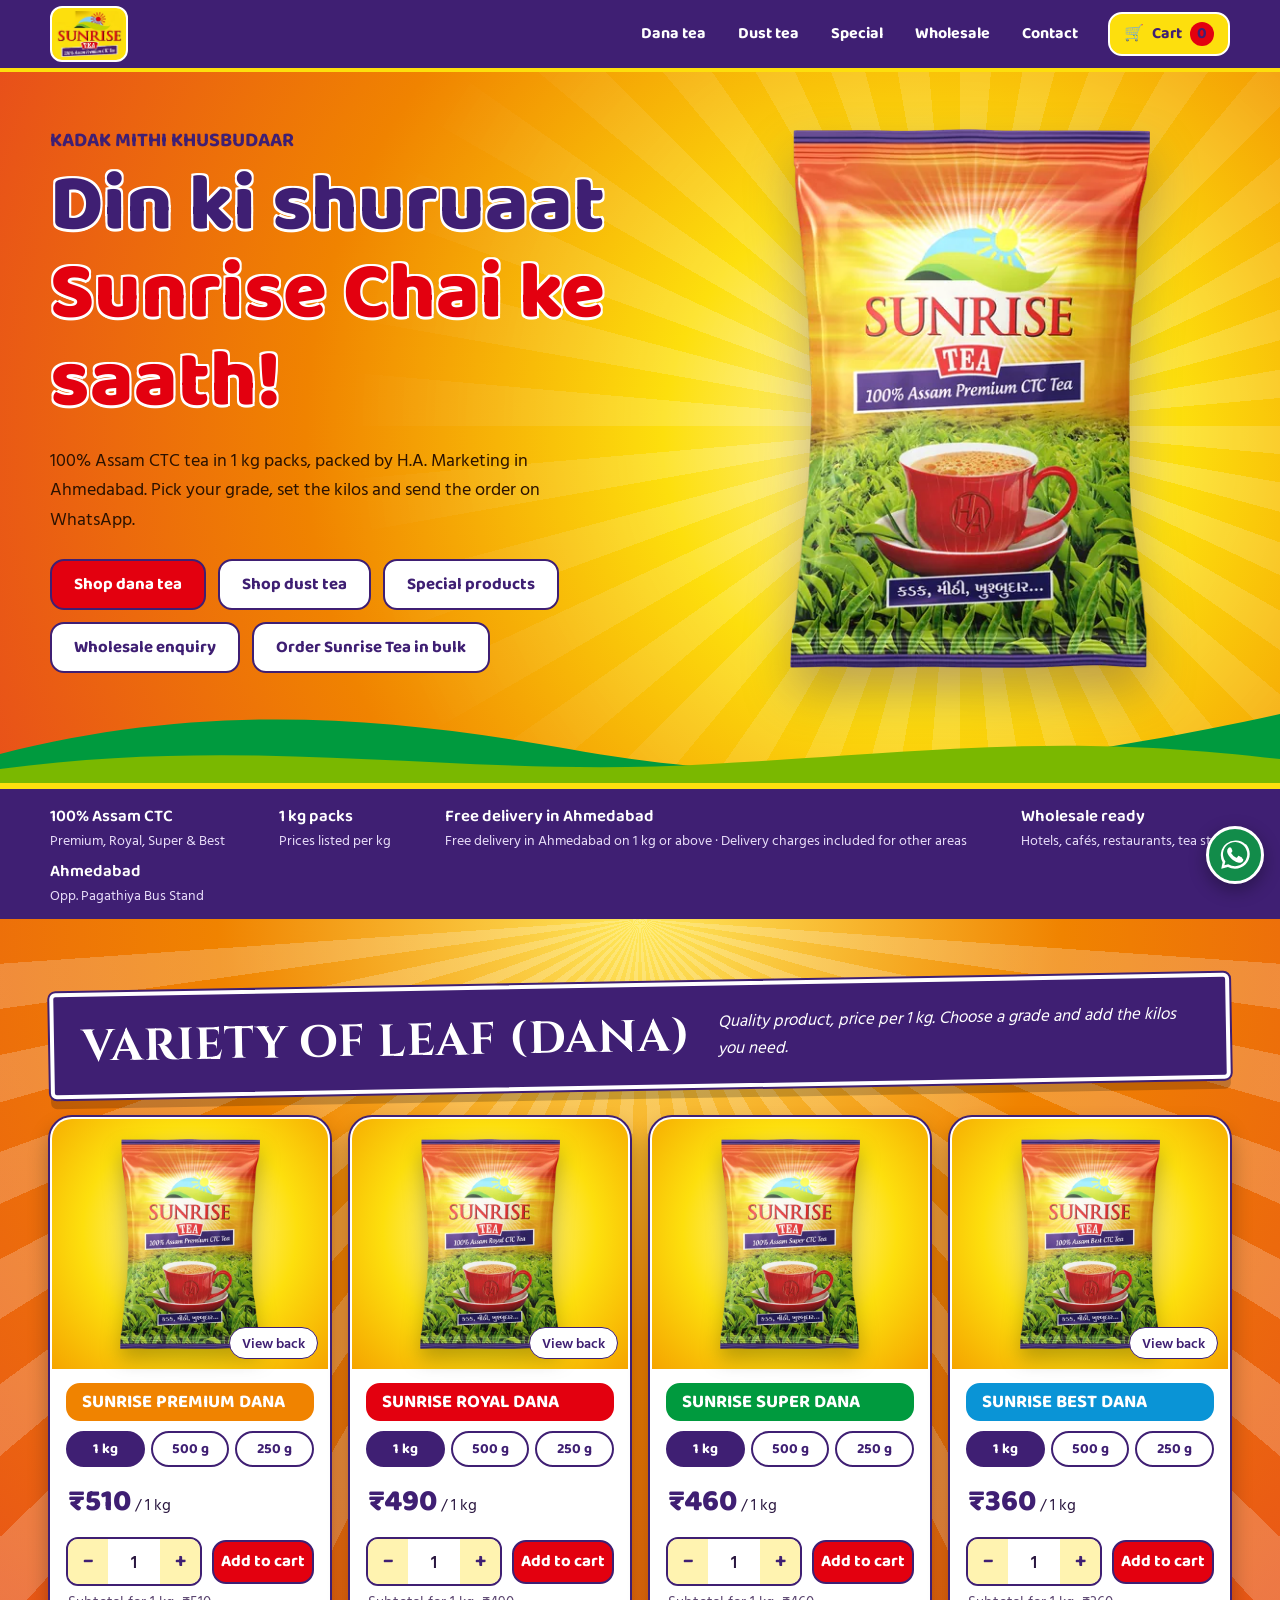
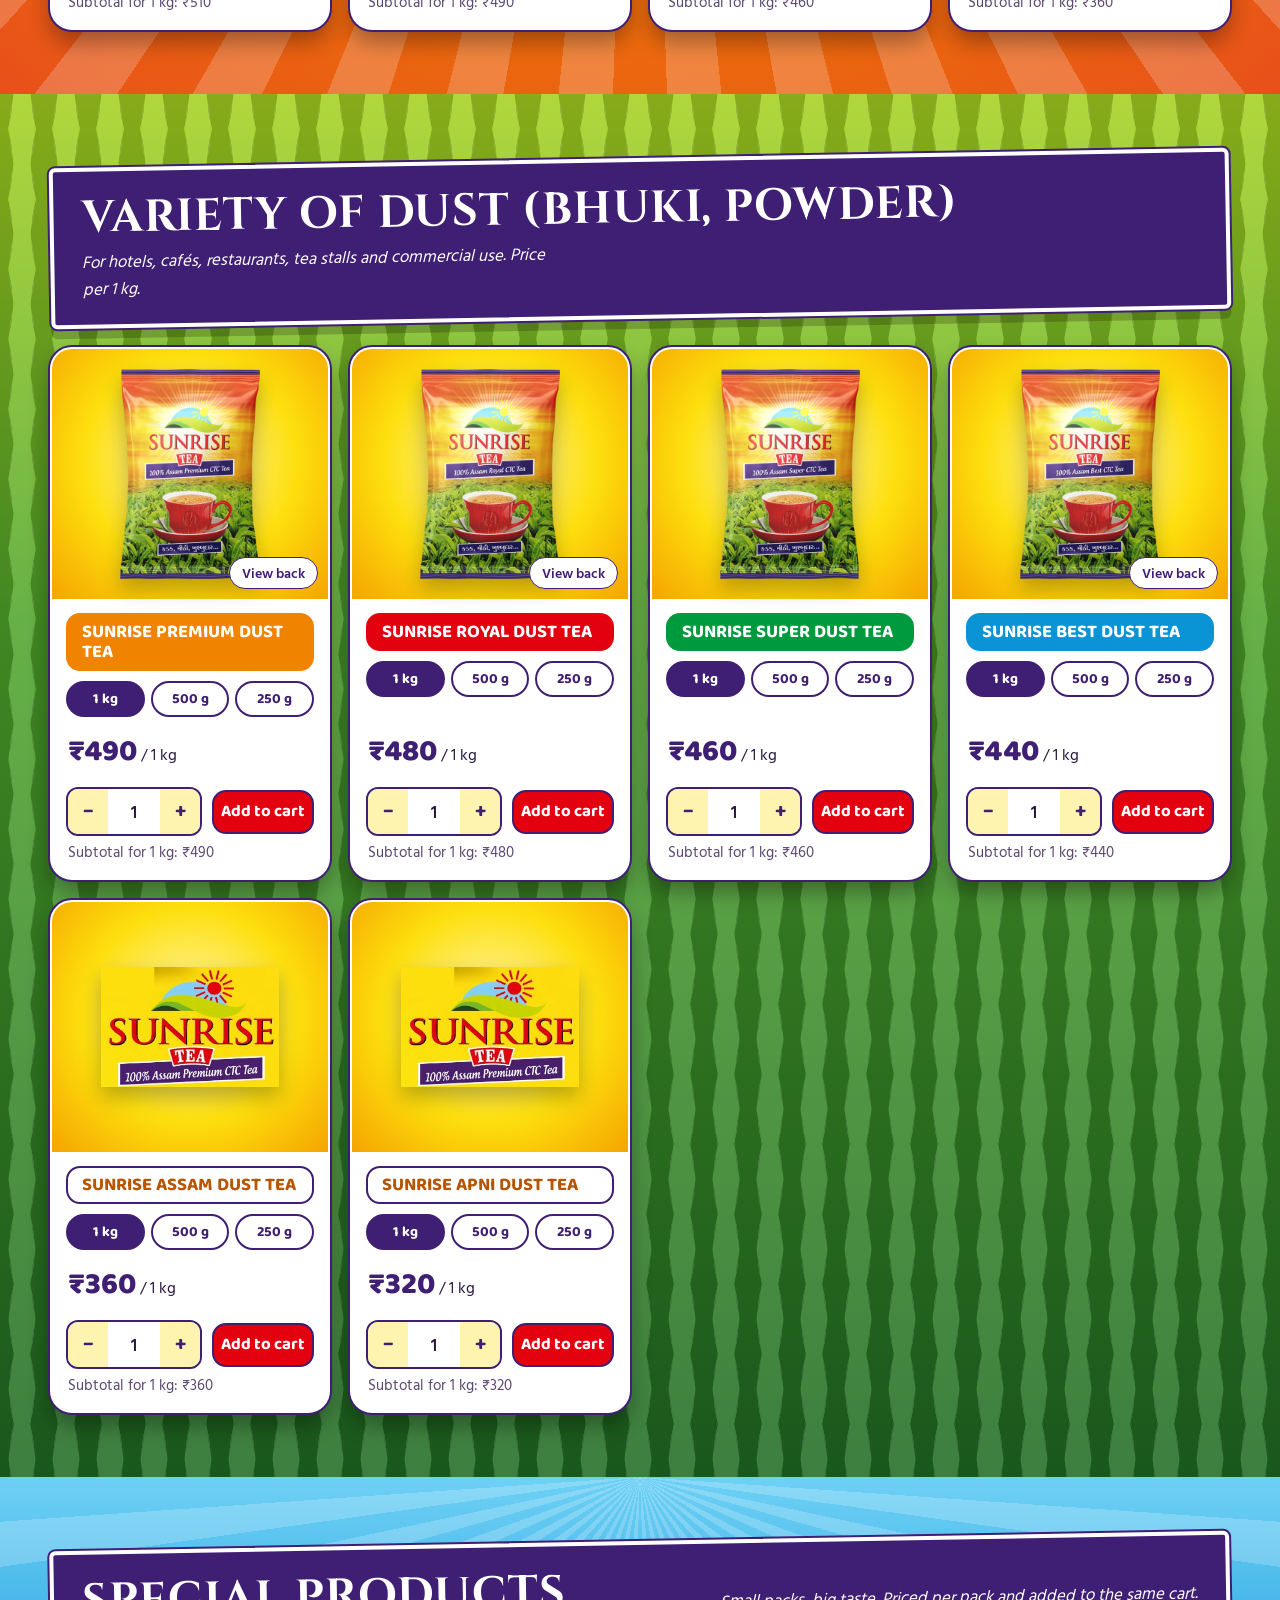
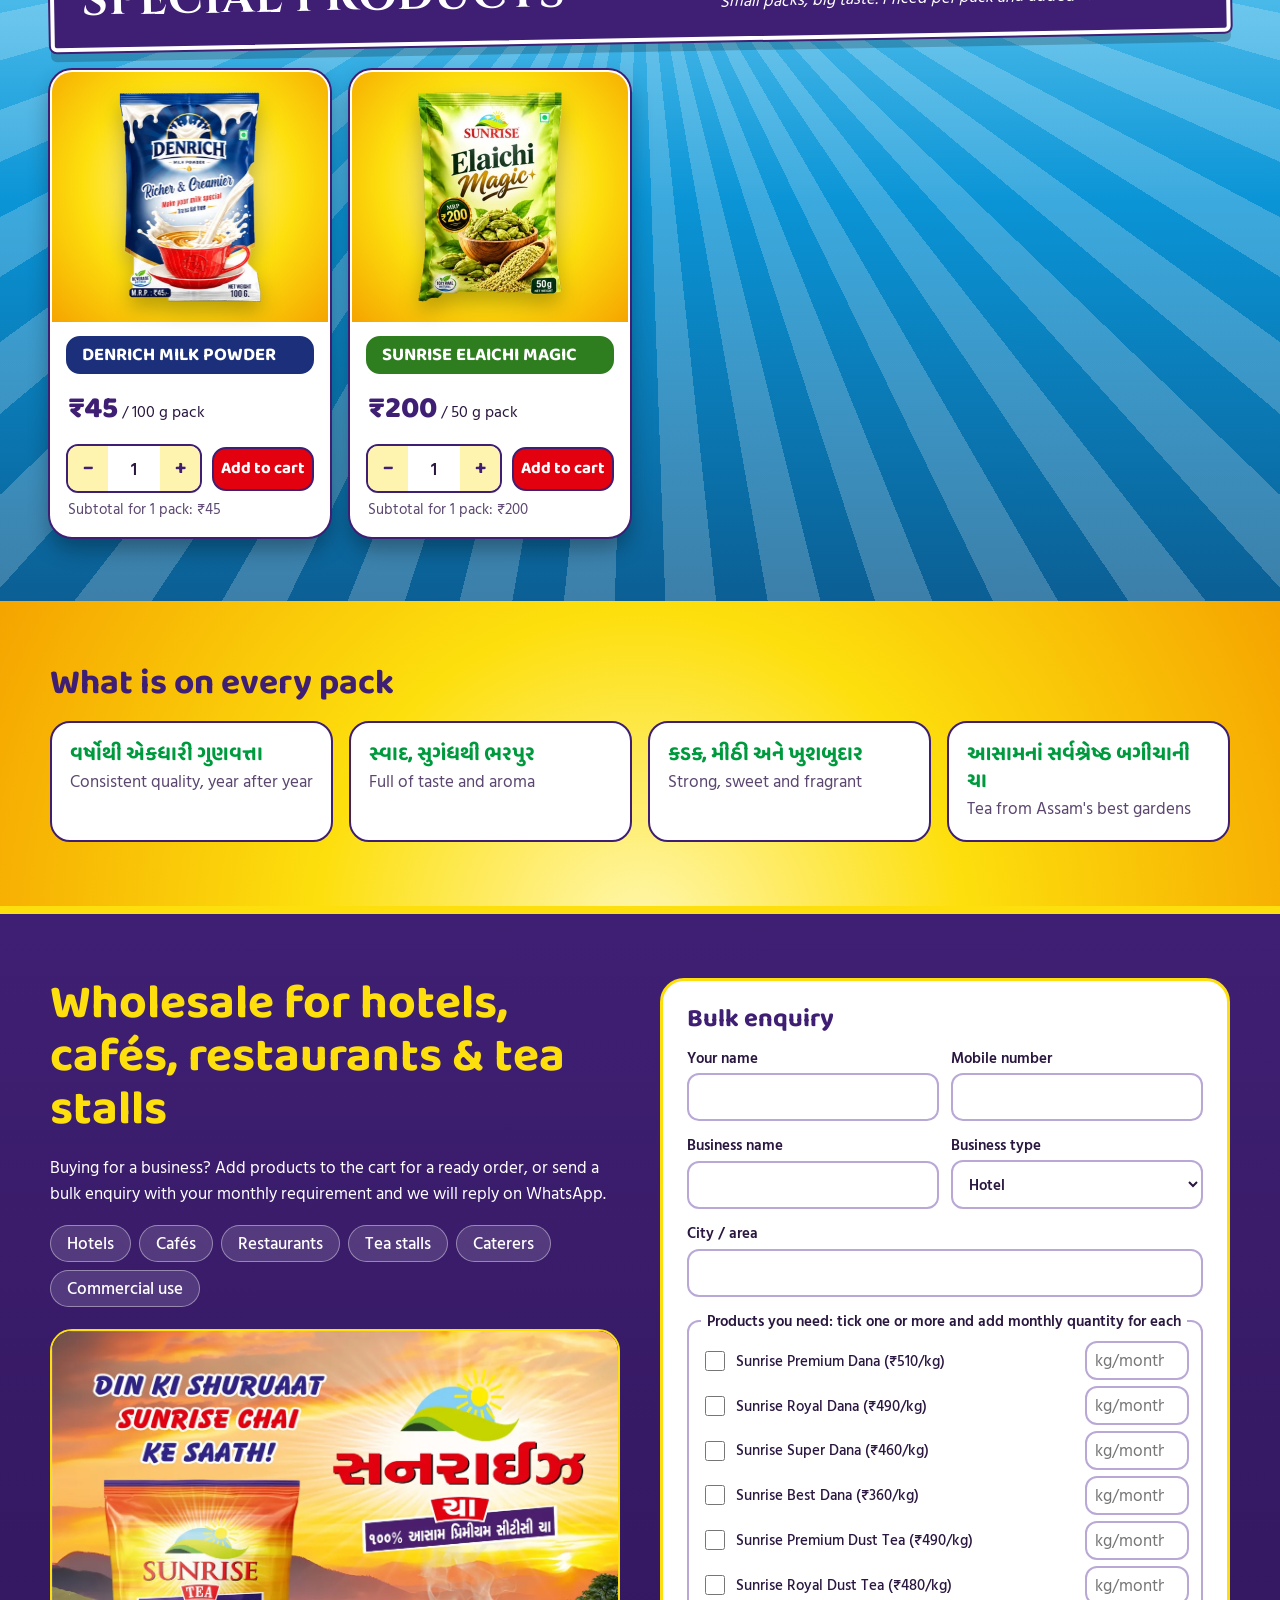
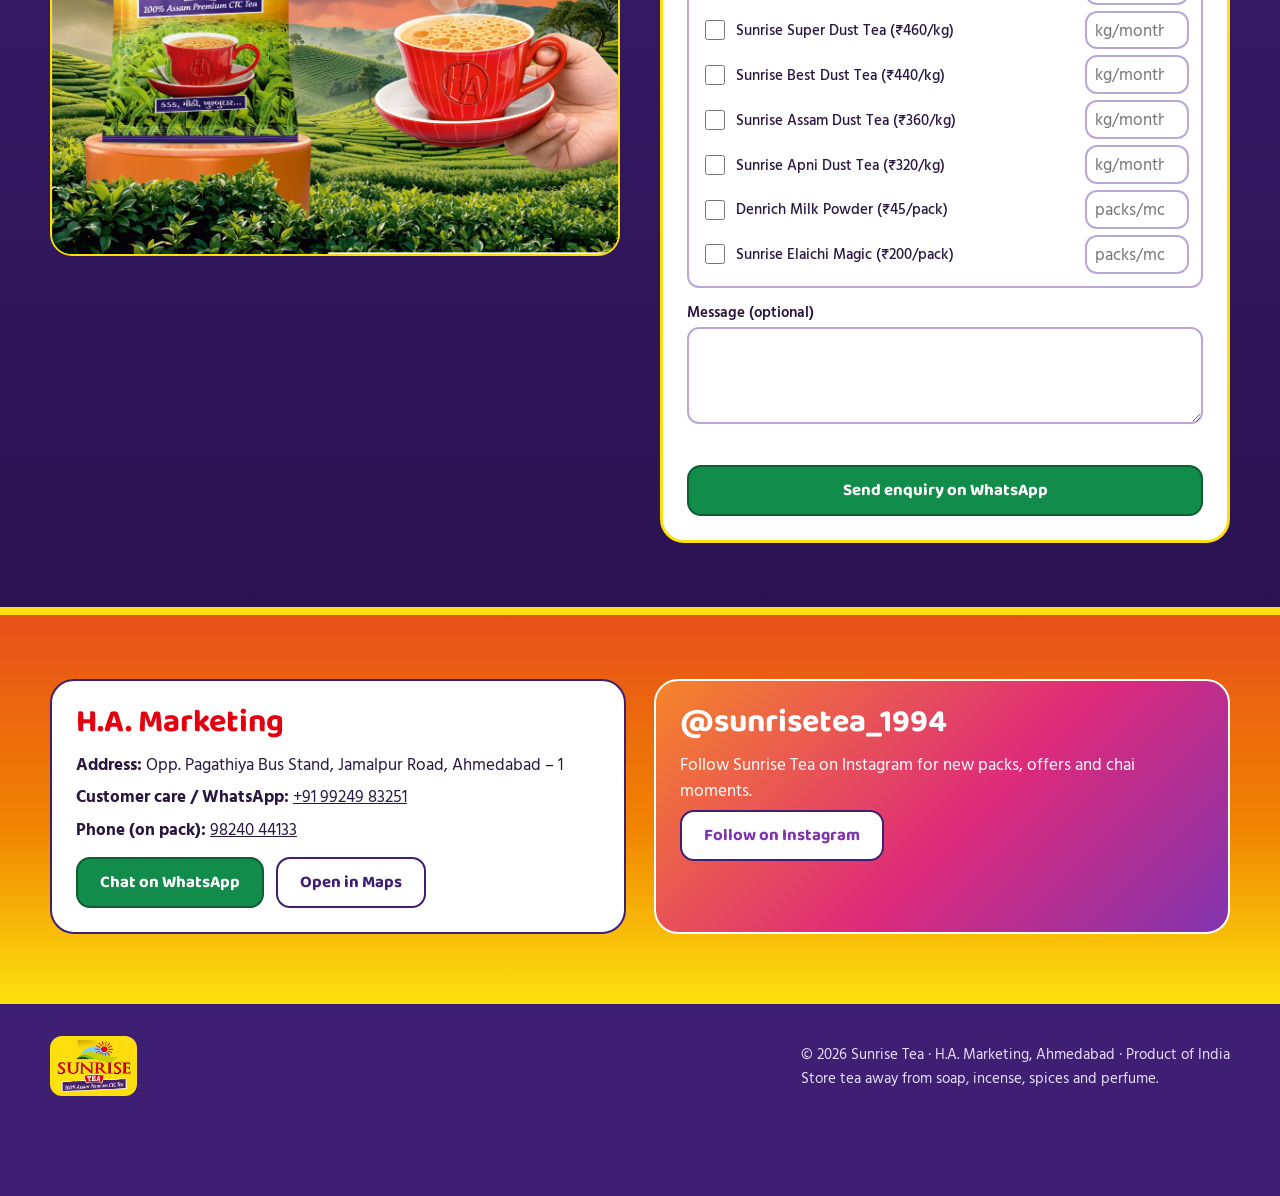
==== index.html @ fac325e1 "new-new" ====
<!DOCTYPE html>
<html lang="en">
<head>
<meta charset="utf-8">
<meta name="viewport" content="width=device-width, initial-scale=1, viewport-fit=cover">
<title>Sunrise Tea – 100% Assam CTC Dana &amp; Dust Tea | H.A. Marketing, Ahmedabad</title>
<meta name="description" content="Sunrise Tea by H.A. Marketing, Ahmedabad: 100% Assam CTC dana and dust tea in 1 kg packs. Order online, ask for wholesale rates for hotels, cafés, restaurants and tea stalls, and send your order on WhatsApp.">
<meta name="theme-color" content="#FDDF0D">
<meta property="og:type" content="website"><meta property="og:title" content="Sunrise Tea – Kadak, Meethi, Khushbudar Assam CTC Tea">
<meta property="og:description" content="Dana and dust tea in 1 kg packs. Wholesale for hotels, cafés, restaurants and tea stalls. Order on WhatsApp.">
<meta name="twitter:card" content="summary">
<link rel="preconnect" href="https://fonts.googleapis.com"><link rel="preconnect" href="https://fonts.gstatic.com" crossorigin>
<link href="https://fonts.googleapis.com/css2?family=Cinzel:wght@700;800&family=Baloo+Bhai+2:wght@500;700;800&family=Hind+Vadodara:wght@400;500;600&display=swap" rel="stylesheet">
<script type="application/ld+json">{"@context": "https://schema.org", "@graph": [{"@type": "LocalBusiness", "name": "Sunrise Tea \u2013 H.A. Marketing", "telephone": "+91 99249 83251", "sameAs": ["https://www.instagram.com/sunrisetea_1994/"], "address": {"@type": "PostalAddress", "streetAddress": "Opp. Pagathiya Bus Stand, Jamalpur Road", "addressLocality": "Ahmedabad", "addressCountry": "IN"}}, {"@type": "ItemList", "itemListElement": [{"@type": "ListItem", "position": 1, "item": {"@type": "Product", "name": "Sunrise Premium Dana", "brand": {"@type": "Brand", "name": "Sunrise Tea"}, "description": "100% Assam CTC tea, 1 kg pack", "offers": {"@type": "Offer", "price": 510, "priceCurrency": "INR", "availability": "https://schema.org/InStock"}}}, {"@type": "ListItem", "position": 2, "item": {"@type": "Product", "name": "Sunrise Royal Dana", "brand": {"@type": "Brand", "name": "Sunrise Tea"}, "description": "100% Assam CTC tea, 1 kg pack", "offers": {"@type": "Offer", "price": 490, "priceCurrency": "INR", "availability": "https://schema.org/InStock"}}}, {"@type": "ListItem", "position": 3, "item": {"@type": "Product", "name": "Sunrise Super Dana", "brand": {"@type": "Brand", "name": "Sunrise Tea"}, "description": "100% Assam CTC tea, 1 kg pack", "offers": {"@type": "Offer", "price": 460, "priceCurrency": "INR", "availability": "https://schema.org/InStock"}}}, {"@type": "ListItem", "position": 4, "item": {"@type": "Product", "name": "Sunrise Best Dana", "brand": {"@type": "Brand", "name": "Sunrise Tea"}, "description": "100% Assam CTC tea, 1 kg pack", "offers": {"@type": "Offer", "price": 360, "priceCurrency": "INR", "availability": "https://schema.org/InStock"}}}, {"@type": "ListItem", "position": 5, "item": {"@type": "Product", "name": "Sunrise Premium Dust Tea", "brand": {"@type": "Brand", "name": "Sunrise Tea"}, "description": "100% Assam CTC tea, 1 kg pack", "offers": {"@type": "Offer", "price": 490, "priceCurrency": "INR", "availability": "https://schema.org/InStock"}}}, {"@type": "ListItem", "position": 6, "item": {"@type": "Product", "name": "Sunrise Royal Dust Tea", "brand": {"@type": "Brand", "name": "Sunrise Tea"}, "description": "100% Assam CTC tea, 1 kg pack", "offers": {"@type": "Offer", "price": 480, "priceCurrency": "INR", "availability": "https://schema.org/InStock"}}}, {"@type": "ListItem", "position": 7, "item": {"@type": "Product", "name": "Sunrise Super Dust Tea", "brand": {"@type": "Brand", "name": "Sunrise Tea"}, "description": "100% Assam CTC tea, 1 kg pack", "offers": {"@type": "Offer", "price": 460, "priceCurrency": "INR", "availability": "https://schema.org/InStock"}}}, {"@type": "ListItem", "position": 8, "item": {"@type": "Product", "name": "Sunrise Best Dust Tea", "brand": {"@type": "Brand", "name": "Sunrise Tea"}, "description": "100% Assam CTC tea, 1 kg pack", "offers": {"@type": "Offer", "price": 440, "priceCurrency": "INR", "availability": "https://schema.org/InStock"}}}, {"@type": "ListItem", "position": 9, "item": {"@type": "Product", "name": "Sunrise Assam Dust Tea", "brand": {"@type": "Brand", "name": "Sunrise Tea"}, "description": "100% Assam CTC tea, 1 kg pack", "offers": {"@type": "Offer", "price": 360, "priceCurrency": "INR", "availability": "https://schema.org/InStock"}}}, {"@type": "ListItem", "position": 10, "item": {"@type": "Product", "name": "Sunrise Apni Dust Tea", "brand": {"@type": "Brand", "name": "Sunrise Tea"}, "description": "100% Assam CTC tea, 1 kg pack", "offers": {"@type": "Offer", "price": 320, "priceCurrency": "INR", "availability": "https://schema.org/InStock"}}}, {"@type": "ListItem", "position": 11, "item": {"@type": "Product", "name": "Denrich Milk Powder", "brand": {"@type": "Brand", "name": "Denrich"}, "description": "Milk powder, 100 g pack. Rich nutrition, creamy taste, trans fat free.", "offers": {"@type": "Offer", "price": 45, "priceCurrency": "INR", "availability": "https://schema.org/InStock"}}}, {"@type": "ListItem", "position": 12, "item": {"@type": "Product", "name": "Sunrise Elaichi Magic", "brand": {"@type": "Brand", "name": "Sunrise Tea"}, "description": "Cardamom (elaichi) powder, 50 g pack. 100% natural, rich aroma.", "offers": {"@type": "Offer", "price": 200, "priceCurrency": "INR", "availability": "https://schema.org/InStock"}}}]}]}</script>
<link rel="icon" type="image/png" href="assets/images/logo.png">
<link rel="stylesheet" href="css/style.css">
</head>
<body>
<a class="skip" href="#main">Skip to content</a>
<header><div class="wrap">
<a class="logo" href="#top" aria-label="Sunrise Tea home"><img src="assets/images/logo.png" width="87" height="58" alt="Sunrise Tea – 100% Assam Premium CTC Tea"></a>
<button class="menu" aria-expanded="false" aria-controls="nav">Menu</button>
<nav id="nav" aria-label="Main"><a href="#dana">Dana tea</a><a href="#dust">Dust tea</a><a href="#special">Special</a><a href="#wholesale">Wholesale</a><a href="#contact">Contact</a></nav>
<button class="cartbtn" id="openCart" aria-label="Open cart"><span aria-hidden="true">🛒</span> Cart <b id="cnt" aria-live="polite">0</b></button>
</div></header>
<main id="main">
<div class="hero" id="top"><div class="rays" aria-hidden="true"></div>
<div class="wrap"><div>
<p class="tag">KADAK MITHI KHUSBUDAAR</p>
<h1>Din ki shuruaat <em>Sunrise Chai ke saath!</em></h1>
<p class="lede">100% Assam CTC tea in 1 kg packs, packed by H.A. Marketing in Ahmedabad. Pick your grade, set the kilos and send the order on WhatsApp.</p>
<div class="cta heroCta"><a class="btn" href="#dana">Shop dana tea</a><a class="btn alt" href="#dust">Shop dust tea</a><a class="btn alt" href="#special">Special products</a><a class="btn alt" href="#wholesale">Wholesale enquiry</a><a class="btn alt bulkBtn" href="#enq">Order Sunrise Tea in bulk</a></div>
</div>
<div class="pack"><img src="assets/images/front-premium.webp" width="374" height="560" alt="Sunrise Tea 100% Assam Premium CTC Tea, 1 kg pack"></div></div>
<svg class="hill" viewBox="0 0 1440 90" preserveAspectRatio="none" aria-hidden="true"><path d="M0 60C220 10 420 20 640 55S1080 90 1440 20V90H0Z" fill="#009A3E"/><path d="M0 75C300 40 520 85 800 70S1200 40 1440 65V90H0Z" fill="#7AB800"/></svg></div>
<div class="facts"><div class="wrap"><ul>
<li>100% Assam CTC<small>Premium, Royal, Super &amp; Best</small></li><li>1 kg packs<small>Prices listed per kg</small></li><li>Free delivery in Ahmedabad<small>Free delivery in Ahmedabad on 1 kg or above · Delivery charges included for other areas</small></li><li>Wholesale ready<small>Hotels, cafés, restaurants, tea stalls</small></li><li>Ahmedabad<small>Opp. Pagathiya Bus Stand</small></li></ul></div></div>

<section id="dana"><div class="wrap">
<div class="head"><h2>Variety of Leaf (Dana)</h2><p>Quality product, price per 1 kg. Choose a grade and add the kilos you need.</p></div>
<div class="grid" data-cat="dana"></div></div></section>

<section id="dust"><div class="wrap">
<div class="head"><h2>Variety of Dust (Bhuki, Powder)</h2><p>For hotels, cafés, restaurants, tea stalls and commercial use. Price per 1 kg.</p></div>
<div class="grid" data-cat="dust"></div></div></section>

<section id="special"><div class="wrap">
<div class="head"><h2>Special Products</h2><p>Small packs, big taste. Priced per pack and added to the same cart.</p></div>
<div class="grid" data-cat="special"></div></div></section>

<section aria-labelledby="whyh"><div class="wrap"><h2 id="whyh" style="font-size:2.2rem;color:var(--p);margin-bottom:18px">What is on every pack</h2>
<div class="why">
<div><b lang="gu">વર્ષોથી એકધારી ગુણવત્તા</b><span>Consistent quality, year after year</span></div>
<div><b lang="gu">સ્વાદ, સુગંધથી ભરપુર</b><span>Full of taste and aroma</span></div>
<div><b lang="gu">કડક, મીઠી અને ખુશબુદાર</b><span>Strong, sweet and fragrant</span></div>
<div><b lang="gu">આસામનાં સર્વશ્રેષ્ઠ બગીચાની ચા</b><span>Tea from Assam's best gardens</span></div></div></div></section>

<section class="ws" id="wholesale"><div class="wrap">
<div><h2>Wholesale for hotels, cafés, restaurants &amp; tea stalls</h2>
<p>Buying for a business? Add products to the cart for a ready order, or send a bulk enquiry with your monthly requirement and we will reply on WhatsApp.</p>
<ul class="chips"><li>Hotels</li><li>Cafés</li><li>Restaurants</li><li>Tea stalls</li><li>Caterers</li><li>Commercial use</li></ul>
<img class="ad" data-i="ad" width="1200" height="1109" loading="lazy" alt="Sunrise Tea advertisement: Din ki shuruaat Sunrise Chai ke saath"></div>
<form id="enq" novalidate aria-labelledby="enqh"><h3 id="enqh">Bulk enquiry</h3>
<div class="two"><label>Your name<input name="name" autocomplete="name" required></label><label>Mobile number<input name="phone" type="tel" inputmode="tel" autocomplete="tel" required></label></div>
<div class="two"><label>Business name<input name="biz" autocomplete="organization"></label><label>Business type<select name="type"><option>Hotel</option><option>Café</option><option>Restaurant</option><option>Tea stall</option><option>Caterer</option><option>Reseller</option><option>Wholesaler</option><option>Home use / personal use</option><option>Other</option></select></label></div>
<label>City / area<input name="city" autocomplete="address-level2"></label>
<fieldset class="pick" id="prodSel"><legend>Products you need: tick one or more and add monthly quantity for each</legend><div id="prodList"></div></fieldset>
<label>Message (optional)<textarea name="msg" rows="3"></textarea></label>
<p class="err" role="alert" id="enqErr"></p>
<button class="btn wa" type="submit">Send enquiry on WhatsApp</button>
<a class="btn alt" id="enqLink" hidden target="_blank" rel="noopener">WhatsApp did not open? Tap here</a></form>
</div></section>

<section class="contact" id="contact"><div class="wrap">
<div class="box"><h2>H.A. Marketing</h2>
<p><b>Address:</b> Opp. Pagathiya Bus Stand, Jamalpur Road, Ahmedabad – 1</p>
<p><b>Customer care / WhatsApp:</b> <a href="tel:+919924983251">+91 99249 83251</a></p>
<p><b>Phone (on pack):</b> <a href="tel:+919824044133">98240 44133</a></p>
<div class="cta" style="margin-top:14px"><a class="btn wa" target="_blank" rel="noopener" href="https://wa.me/919924983251?text=Hello%20Sunrise%20Tea%2C%20I%20would%20like%20to%20place%20an%20order.">Chat on WhatsApp</a>
<a class="btn alt" target="_blank" rel="noopener" href="https://www.google.com/maps/search/?api=1&amp;query=Pagathiya+Bus+Stand+Jamalpur+Road+Ahmedabad">Open in Maps</a></div></div>
<div class="box ig"><h2>@sunrisetea_1994</h2><p>Follow Sunrise Tea on Instagram for new packs, offers and chai moments.</p>
<a class="btn" target="_blank" rel="noopener" href="https://www.instagram.com/sunrisetea_1994/">Follow on Instagram</a></div>
</div></section>
</main>
<footer><div class="wrap"><img data-i="logo" width="87" height="58" alt="Sunrise Tea"><p style="margin:0">© <span id="yr">2026</span> Sunrise Tea · H.A. Marketing, Ahmedabad · Product of India<br>Store tea away from soap, incense, spices and perfume.</p></div></footer>

<a class="fab" target="_blank" rel="noopener" aria-label="Chat on WhatsApp" href="https://wa.me/919924983251?text=Hello%20Sunrise%20Tea"><svg viewBox="0 0 24 24" fill="currentColor" aria-hidden="true"><path d="M20.5 3.5A11.8 11.8 0 0 0 2.1 17.8L1 23l5.3-1.4A11.8 11.8 0 0 0 12 23c6.5 0 11.8-5.300 11.800-11.800 0-3.100-1.200-6.100-3.300-8.200zM12 21a9.700 9.700 0 0 1-5-1.400l-.4-.2-3.100.8.8-3-.2-.4A9.700 9.700 0 1 1 12 21zm5.300-7.300c-.3-.1-1.700-.9-2-1s-.5-.1-.7.100-.8 1-1 1.200-.4.200-.6.100a8 8 0 0 1-4-3.500c-.3-.5.300-.5.900-1.600.1-.2 0-.4 0-.5l-.9-2.100c-.2-.5-.5-.5-.7-.5h-.6a1.200 1.200 0 0 0-.9.400 3.700 3.700 0 0 0-1.100 2.700c0 1.600 1.200 3.200 1.300 3.400s2.300 3.500 5.600 4.900c2 .9 2.800.9 3.800.8.600-.1 1.700-.7 2-1.400s.2-1.300.2-1.400-.3-.2-.6-.4z"/></svg></a>
<div class="shade" id="shade"></div>
<aside id="cart" role="dialog" aria-modal="true" aria-labelledby="cartH" tabindex="-1">
<header><h2 id="cartH">Your cart</h2><button class="x" id="closeCart" aria-label="Close cart">×</button></header>
<div class="lines" id="lines"></div>
<div class="foot" id="foot">
<small id="kgs"></small><div class="sum"><div class="sm"><span>Items</span><span id="sub">₹0</span></div><div class="tot"><span>Total</span><span id="tot">₹0</span></div></div>
<small>Note: Delivery charges will be included.</small>
<details open><summary>Your details</summary>
<form id="ord" novalidate style="border:0;padding:8px 0 0;box-shadow:none">
<label>Name<input name="name" autocomplete="name" required></label>
<label>Mobile number<input name="phone" type="tel" inputmode="tel" autocomplete="tel" required></label>
<label>Business name (if any)<input name="biz" autocomplete="organization"></label>
<label>Delivery address<textarea name="addr" rows="2" autocomplete="street-address" required></textarea></label>
<label>Note (optional)<input name="note"></label>
<p class="err" role="alert" id="ordErr"></p>
<button class="btn wa" type="submit">Order on WhatsApp</button>
<a class="btn alt" id="ordLink" hidden target="_blank" rel="noopener">WhatsApp did not open? Tap here</a>
</form></details>
<small>Final price, stock and delivery are confirmed by Sunrise Tea on WhatsApp.</small>
<button class="rm" id="clear">Clear cart</button></div></aside>
<div class="toast" id="toast" role="status"></div>
<script src="js/app.js"></script>
</body>
</html>
---- css/style.css ----
:root{--y:#FDDF0D;--r:#E3000F;--g:#009A3E;--o:#F08300;--b:#0A94D6;--p:#3F1F73;--ink:#2A1740;--cream:#FFFBE3;--ot:#B85500;
--hd:"Baloo Bhai 2","Hind Vadodara",system-ui,sans-serif;--bd:"Hind Vadodara","Baloo Bhai 2",system-ui,sans-serif}
[hidden]{display:none!important}*{box-sizing:border-box}html{scroll-behavior:smooth;scroll-padding-top:84px}
body{margin:0;font:400 1.05rem/1.6 var(--bd);color:var(--ink);background:var(--cream);padding-top:env(safe-area-inset-top,0px);-webkit-text-size-adjust:100%}
img{max-width:100%;display:block}a{color:inherit}h1,h2,h3{font-family:var(--hd);line-height:1.1;margin:0}
:focus-visible{outline:3px solid var(--p);outline-offset:2px}
.skip{position:absolute;left:-999px;top:8px;background:var(--p);color:#fff;padding:8px 14px;border-radius:8px;z-index:99}.skip:focus{left:8px}
.wrap{width:min(1180px,100% - 32px);margin-inline:auto}
header{position:sticky;top:0;z-index:30;background:var(--y);box-shadow:0 2px 0 var(--p)}
header .wrap{display:flex;align-items:center;gap:16px;min-height:68px}
.logo img{height:58px;width:auto}
nav{margin-left:auto;display:flex;gap:4px;align-items:center}
nav a{font:700 1rem var(--hd);text-decoration:none;padding:8px 14px;border-radius:12px}nav a:hover{background:#fff6}
.cartbtn,.menu{font:700 1rem var(--hd);border:2px solid var(--p);background:var(--p);color:#fff;border-radius:14px;padding:6px 14px;cursor:pointer;display:flex;gap:8px;align-items:center;min-height:44px}
.cartbtn b{background:var(--r);border-radius:99px;min-width:24px;padding:0 6px;text-align:center;line-height:24px}
.menu{display:none;background:none;color:var(--p);margin-left:auto}
.hero{position:relative;overflow:hidden;background:radial-gradient(circle at 72% 52%,#FFF7B0 0,var(--y) 26%,var(--o) 62%,#E8501A 100%);isolation:isolate}
.rays{position:absolute;z-index:-1;right:-30vmax;top:50%;width:110vmax;aspect-ratio:1;margin-top:-55vmax;border-radius:50%;background:repeating-conic-gradient(#fff4 0 5deg,#fff0 5deg 10deg);-webkit-mask:radial-gradient(#000 8%,transparent 62%);mask:radial-gradient(#000 8%,transparent 62%);animation:spin 120s linear infinite,glow 2.2s ease-out}
@keyframes spin{to{rotate:360deg}}@keyframes glow{from{opacity:0;scale:.3}}
.hero .wrap{display:grid;grid-template-columns:1.1fr .9fr;gap:24px;align-items:center;padding:56px 0 110px}
.tag{font:700 1.25rem var(--hd);color:var(--p);margin:0 0 6px}
h1{font-size:clamp(2.6rem,6.5vw,5rem);font-weight:800;color:var(--p);text-shadow:2px 2px 0 #fff,-2px -2px 0 #fff,2px -2px 0 #fff,-2px 2px 0 #fff,0 3px 0 #fff}
h1 em{font-style:normal;color:var(--r);display:block}
.lede{max-width:34rem;font-size:1.15rem;margin:18px 0 26px;color:#2b1200}
.cta{display:flex;flex-wrap:wrap;gap:12px}
.btn{font:700 1.05rem var(--hd);text-decoration:none;border:2px solid var(--p);border-radius:14px;padding:10px 22px;min-height:46px;display:inline-flex;align-items:center;justify-content:center;gap:8px;cursor:pointer;background:var(--r);color:#fff;transition:transform .15s}
.btn:hover{transform:translateY(-2px)}.btn.alt{background:#fff;color:var(--p)}.btn.wa{background:#128C4A;border-color:#0b5e30}.btn[disabled]{opacity:.6}
.pack{position:relative;justify-self:center;width:min(360px,78%)}
.pack img{width:100%;height:auto;aspect-ratio:374/560;object-fit:contain;filter:drop-shadow(0 24px 24px #3f1f7355);animation:rise 1.5s cubic-bezier(.2,.8,.2,1) both}
@keyframes rise{from{translate:0 90px;opacity:0}}
.hill{position:absolute;left:0;right:0;bottom:-1px;height:90px;width:100%}
.facts{background:var(--p);color:#fff}.facts ul{list-style:none;margin:0 auto;padding:14px 0;display:flex;flex-wrap:wrap;justify-content:space-between;gap:8px 24px}
.facts li{font:600 1.05rem var(--hd)}.facts small{display:block;font:400 .85rem var(--bd);color:#e9defa}
section{padding:64px 0}
.head{background:var(--r);color:#fff;border-radius:28px;padding:22px 28px;display:flex;flex-wrap:wrap;justify-content:space-between;align-items:end;gap:6px 24px;margin-bottom:28px;border:2px solid var(--p)}
.head h2{font-size:clamp(2rem,5vw,3.2rem);text-transform:uppercase}.head p{margin:0;max-width:30rem;font-size:1.05rem}
#dust{background:#FFF1A6}
.grid{display:grid;grid-template-columns:repeat(auto-fill,minmax(250px,1fr));gap:20px}
.card{background:#fff;border:2px solid var(--p);border-radius:22px;overflow:hidden;display:flex;flex-direction:column}
.pic{position:relative;background:radial-gradient(circle at 50% 45%,#fff8b8,var(--y) 55%,#F5A400);height:250px;display:grid;place-items:center}
.pic img{height:210px;width:auto;object-fit:contain;filter:drop-shadow(0 10px 10px #0004)}.pic img.lg{height:120px}
.flip{position:absolute;right:10px;bottom:10px;font:600 .85rem var(--bd);border:1.5px solid var(--p);background:#fff;color:var(--p);border-radius:99px;padding:3px 12px;min-height:32px;cursor:pointer}
.nm{margin:14px 14px 0;padding:7px 14px;border-radius:14px;background:var(--c);color:#fff;font-size:1.15rem;text-transform:uppercase;border:2px solid var(--c)}
.nm.w{background:#fff;color:var(--ot);border-color:var(--p)}
.pr{margin:auto 16px 0;padding-top:10px;font-size:1rem}.pr b{font:800 1.9rem var(--hd);color:var(--p)}
.buy{display:flex;gap:10px;margin:10px 14px 4px;align-items:center}
.qty{display:flex;border:2px solid var(--p);border-radius:12px;overflow:hidden}
.qty button{width:40px;border:0;background:#fff3b0;font:700 1.3rem var(--hd);cursor:pointer;color:var(--p)}
.qty input{width:52px;border:0;text-align:center;font:600 1.05rem var(--bd);color:var(--ink);-moz-appearance:textfield;background:#fff}
.qty input::-webkit-inner-spin-button{display:none}
.add{flex:1;min-height:44px;padding:6px 4px;white-space:nowrap}
.sub{margin:0 16px 14px;font-size:.92rem;color:#5b4670}
.ws{background:var(--p);color:#fff;position:relative;overflow:hidden}
.ws .wrap{display:grid;grid-template-columns:1fr 1fr;gap:40px;align-items:start}
.ws h2{font-size:clamp(2rem,4.5vw,3rem);color:var(--y)}
.chips{list-style:none;padding:0;margin:18px 0;display:flex;flex-wrap:wrap;gap:8px}.chips li{background:#fff2;border:1.5px solid #fff6;border-radius:99px;padding:4px 16px;font-weight:500}
.ad{border-radius:22px;border:2px solid var(--y);margin-top:22px;width:100%;height:auto}
form{background:#fff;color:var(--ink);border-radius:24px;padding:24px;display:grid;gap:12px;border:3px solid var(--y)}
form h3{font-size:1.6rem;color:var(--p)}
label{display:grid;gap:3px;font-weight:600;font-size:.95rem}
input,select,textarea{font:inherit;padding:10px 12px;border:2px solid #b9a8d6;border-radius:12px;background:#fff;color:var(--ink);min-height:44px;width:100%}
input:focus,select:focus,textarea:focus{border-color:var(--p)}
.two{display:grid;grid-template-columns:1fr 1fr;gap:12px}.err{color:#B00010;font-size:.9rem;margin:0;min-height:1.2em}
.why{display:grid;grid-template-columns:repeat(auto-fit,minmax(220px,1fr));gap:16px}
.why div{background:#fff;border:2px solid var(--p);border-radius:20px;padding:18px}.why b{font:700 1.3rem var(--hd);color:var(--g);display:block;line-height:1.3}.why span{color:#5b4670}
.contact{background:var(--y)}.contact .wrap{display:grid;grid-template-columns:1fr 1fr;gap:28px}
.box{background:#fff;border:2px solid var(--p);border-radius:24px;padding:24px}.box h2{font-size:clamp(1.4rem,6vw,2rem);overflow-wrap:anywhere;color:var(--r);margin-bottom:10px}.box p{margin:6px 0}
.ig{background:linear-gradient(135deg,#f58529,#dd2a7b 55%,#8134af);color:#fff;border-color:#fff}.ig h2{color:#fff}.ig .btn{background:#fff;color:#8134af}
footer{background:var(--ink);color:#e9defa;padding:32px 0 100px;font-size:.95rem}footer .wrap{display:flex;flex-wrap:wrap;gap:16px 32px;align-items:center;justify-content:space-between}footer img{height:60px;background:var(--y);border-radius:12px;padding:4px}
.fab{position:fixed;right:max(16px,env(safe-area-inset-right));bottom:max(16px,env(safe-area-inset-bottom));z-index:25;width:58px;height:58px;border-radius:50%;background:#128C4A;color:#fff;display:grid;place-items:center;border:3px solid #fff;box-shadow:0 6px 18px #0005}
.fab svg{width:30px;height:30px}
.shade{position:fixed;inset:0;background:#2a174099;z-index:40;opacity:0;visibility:hidden;transition:.25s}.shade.on{opacity:1;visibility:visible}
aside{position:fixed;top:0;right:0;bottom:0;width:min(440px,100%);background:var(--cream);z-index:41;display:flex;flex-direction:column;translate:100% 0;visibility:hidden;transition:translate .3s,visibility .3s;border-left:3px solid var(--p);padding-bottom:env(safe-area-inset-bottom,0px)}
aside.on{translate:0 0;visibility:visible}
aside>header{position:static;padding:12px 16px;box-shadow:none;display:flex;align-items:center;justify-content:space-between}aside>header h2{font-size:1.6rem;color:var(--p)}
.x{border:2px solid var(--p);background:#fff;border-radius:12px;width:44px;height:44px;font-size:1.4rem;cursor:pointer;color:var(--p)}
.lines{overflow:auto;padding:12px 16px;flex:1}.empty{text-align:center;padding:40px 10px;color:#5b4670}
.ln{display:grid;grid-template-columns:56px 1fr auto;gap:10px;align-items:center;padding:10px 0;border-bottom:1.5px dashed #c9b8e6}
.ln img{width:56px;height:64px;object-fit:contain;background:var(--y);border-radius:10px;padding:3px}.ln h4{margin:0;font:700 1rem var(--hd)}.ln small{color:#5b4670}
.ln .qty button{width:32px;height:34px}.ln .qty input{width:42px;min-height:34px;padding:0}
.rm{border:0;background:none;color:#B00010;font:600 .85rem var(--bd);cursor:pointer;text-decoration:underline;padding:6px 0}
.foot{padding:14px 16px;border-top:2px solid var(--p);background:#fff;display:flex;flex-direction:column;gap:10px;max-height:58vh;overflow:auto}
.foot>*{flex:none;min-width:0}.foot details form{display:grid}
.tot{display:flex;justify-content:space-between;font:800 1.5rem var(--hd);color:var(--p)}.foot small{color:#5b4670}
.foot summary{font:700 1rem var(--hd);cursor:pointer;color:var(--r)}
.toast{position:fixed;left:50%;bottom:28px;translate:-50% 20px;background:var(--p);color:#fff;padding:10px 20px;border-radius:99px;z-index:60;opacity:0;pointer-events:none;transition:.25s;font-weight:600;max-width:90vw}.toast.on{opacity:1;translate:-50% 0}
@media (max-width:860px){.hero .wrap,.ws .wrap,.contact .wrap{grid-template-columns:minmax(0,1fr)}.hero .wrap{padding:36px 0 100px}.pack{width:min(280px,70%)}
.menu{display:flex}nav{display:none;position:absolute;top:100%;left:0;right:0;background:var(--y);flex-direction:column;align-items:stretch;padding:8px 16px 14px;border-bottom:2px solid var(--p)}nav.on{display:flex}nav a{padding:12px}
header .wrap{position:relative}.cartbtn{margin-left:0}section{padding:48px 0}}
@media (max-width:480px){.two{grid-template-columns:1fr}.logo img{height:50px}.grid{grid-template-columns:1fr 1fr;gap:12px}.pic{height:190px}.pic img{height:150px}.pic img.lg{height:90px}.nm{font-size:.95rem;margin:10px 8px 0;padding:5px 8px}.pr{margin:8px 10px 0}.pr b{font-size:1.5rem}.buy{flex-wrap:wrap;margin:8px 8px 2px}.add{flex-basis:100%}.sub{margin:0 10px 12px}.flip{font-size:.75rem}.head{padding:18px}}

/* Pack theme */
header{background:var(--p);box-shadow:0 4px 0 var(--y)}
.logo img{background:var(--y);border-radius:12px;padding:3px;height:56px;border:2px solid #fff}
nav a{color:#fff}nav a:hover{background:#fff2}
.menu{color:#fff;border-color:#fff}.cartbtn{background:var(--y);color:var(--p);border-color:#fff}
.hero{border-bottom:0}.facts{background:var(--p);border-top:6px solid var(--y)}
#dana,#dust{position:relative;isolation:isolate;overflow:hidden}
#dana{background:radial-gradient(circle at 50% 0,#FFE95C 0,#F08300 42%,#E8501A 100%)}
#dana::before{content:"";position:absolute;inset:0;z-index:-1;background:repeating-conic-gradient(from -90deg at 50% 0,#fff3 0 4deg,#fff0 4deg 8deg)}
#dust{background:linear-gradient(180deg,#A5D11E 0,#4FA52A 38%,#1F6B22 100%)}
#dust::before{content:"";position:absolute;inset:0;z-index:-1;background:radial-gradient(ellipse 13px 44px,#ffffff22 97%,#0000) 0 0/44px 70px,radial-gradient(ellipse 13px 44px,#0000002e 97%,#0000) 22px 35px/44px 70px}
.head{background:var(--p);border:4px solid #fff;border-radius:6px;box-shadow:0 0 0 2px var(--p),0 10px 0 #0003;rotate:-1deg}
.head h2{font-family:Cinzel,Georgia,serif;font-size:clamp(1.7rem,4.4vw,2.8rem);letter-spacing:.02em}.head p{font-style:italic}
.card{border-color:#fff;box-shadow:0 0 0 2px var(--p),0 12px 22px #0005}
section[aria-labelledby=whyh]{background:radial-gradient(circle at 50% 110%,#FFF7B0,var(--y) 45%,#F5A400)}
.ws{background:linear-gradient(180deg,var(--p),#2b1352);border-block:8px solid var(--y)}
.contact{background:linear-gradient(180deg,#E8501A,var(--o) 55%,var(--y))}
footer{background:var(--p);border-top:6px solid var(--y)}
@media (max-width:860px){nav{background:var(--p);border-bottom:3px solid var(--y)}}
@media (max-width:480px){.head{rotate:0deg}}
.pick{border:2px solid #b9a8d6;border-radius:12px;padding:8px 12px 12px;margin:0;min-width:0}.pick legend{font-weight:600;font-size:.95rem;padding:0 6px}#prodList{display:grid;gap:6px}.pk{display:flex;gap:10px;align-items:center;justify-content:space-between}.pk .ck{display:flex;gap:8px;align-items:center;font-weight:500;flex:1;min-width:0}.pk .ck input{width:20px;height:20px;min-height:0;flex:none}.pk>input[type=number]{width:104px;min-height:38px;padding:4px 8px;flex:none}
@media (prefers-reduced-motion:reduce){*,*::before,*::after{animation:none!important;transition:none!important;scroll-behavior:auto!important}}

/* Special products */
#special{position:relative;isolation:isolate;overflow:hidden;background:linear-gradient(180deg,#6FD0F5 0,#0A94D6 45%,#0B5F94 100%)}
#special::before{content:"";position:absolute;inset:0;z-index:-1;background:repeating-conic-gradient(from -90deg at 50% 0,#fff3 0 4deg,#fff0 4deg 8deg)}
.zt{width:100%;table-layout:fixed;border-collapse:separate;border-spacing:0;font-size:.92rem;background:#fff;border:2px solid var(--p);border-radius:12px;overflow:hidden;margin:0}
.zt th,.zt td{padding:6px 8px;text-align:right;white-space:nowrap;font-variant-numeric:tabular-nums;border-bottom:1px solid #e3d9f2}
.zt tr:last-child td{border-bottom:0}
.zt th:first-child,.zt td:first-child{text-align:left;width:46%;white-space:normal}
.zt th:nth-child(2),.zt td:nth-child(2){width:24%}.zt th:nth-child(3),.zt td:nth-child(3){width:30%}
.zt th{background:var(--p);color:#fff;font-weight:600}
.zt tr.on td{background:#FFF1A6;font-weight:700}
.sum{display:grid;gap:4px;padding-top:8px;border-top:2px dashed #c9b8e6}
.sm{display:flex;align-items:baseline;justify-content:space-between;font:600 1.05rem var(--hd);color:var(--ink)}
.sz{display:flex;gap:6px;margin:10px 14px 0}.sz button{flex:1;font:700 .9rem var(--hd);border:2px solid var(--p);background:#fff;color:var(--p);border-radius:99px;padding:4px 2px;min-height:34px;cursor:pointer}.sz button[aria-pressed="true"]{background:var(--p);color:#fff}
@media (max-width:480px){.sz{margin:8px 8px 0;gap:4px}.sz button{font-size:.8rem}}
/* Mobile alignment fixes */
.grid>.card{min-width:0}
@media (max-width:480px){
html,body{overflow-x:clip}
.grid{gap:10px;align-items:stretch}
.card{border-radius:16px}
.pic{height:170px}.pic img{height:140px}
.nm{display:flex;align-items:center;justify-content:center;text-align:center;min-height:3.1em;margin:8px 6px 0;padding:4px 6px;font-size:.8rem;line-height:1.15;letter-spacing:0;border-radius:10px;overflow-wrap:anywhere}
.sz{margin:8px 6px 0;gap:3px}.sz button{font-size:.75rem;padding:3px 0;min-height:32px;min-width:0}
.pr{margin:auto 8px 0;padding-top:8px;font-size:.8rem;line-height:1.2}.pr b{font-size:1.35rem}
.buy{display:grid;grid-template-columns:minmax(0,1fr);gap:6px;margin:8px 6px 2px}
.qty{width:100%}.qty button{width:36px;flex:none}.qty input{flex:1;width:auto;min-width:0}
.add{width:100%;font-size:.95rem;padding:6px 4px}
.sub{margin:2px 8px 10px;font-size:.78rem;line-height:1.25}
.flip{right:6px;bottom:6px;font-size:.7rem;padding:2px 9px;min-height:28px}
}
@media (max-width:600px){.heroCta{display:grid;grid-template-columns:1fr 1fr;gap:10px}.heroCta .btn{width:100%;padding:10px 12px;font-size:1rem;text-align:center;line-height:1.2}.heroCta .btn:first-child,.heroCta .btn.bulkBtn{grid-column:1/-1}}
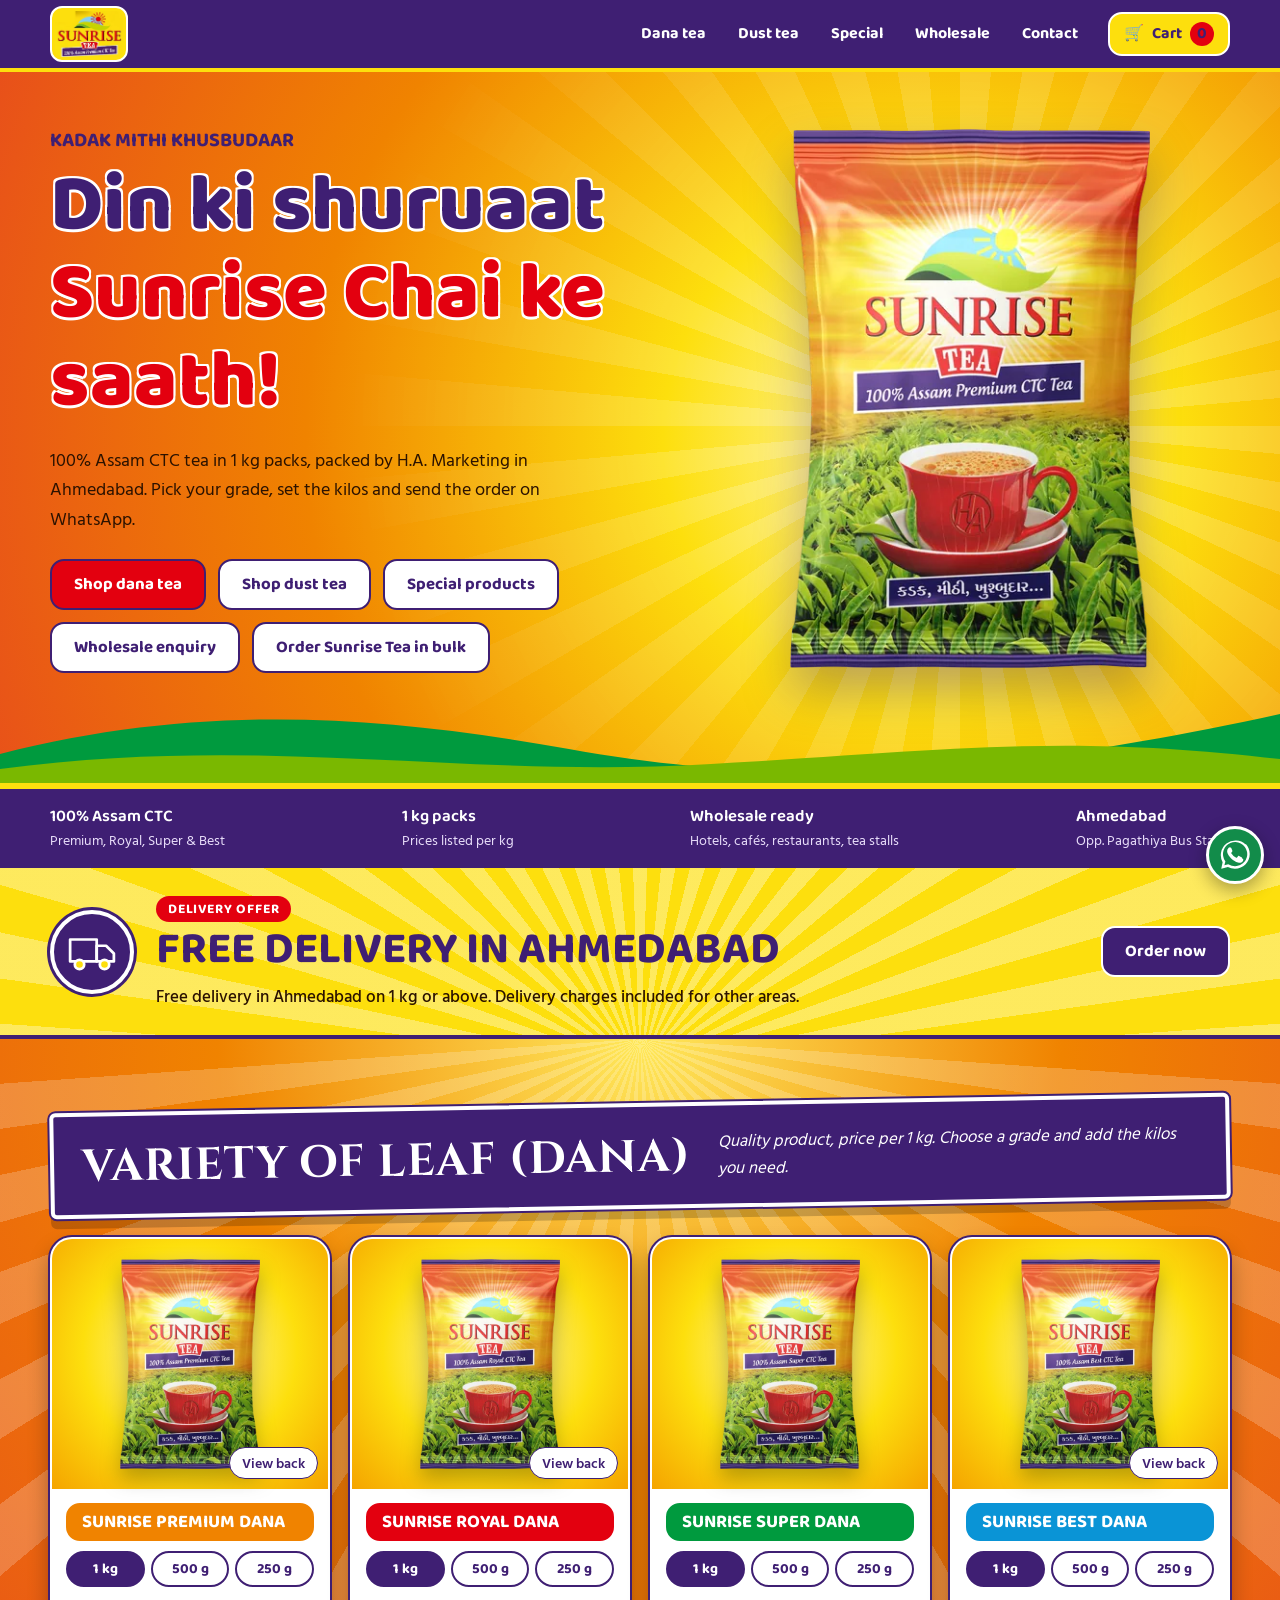
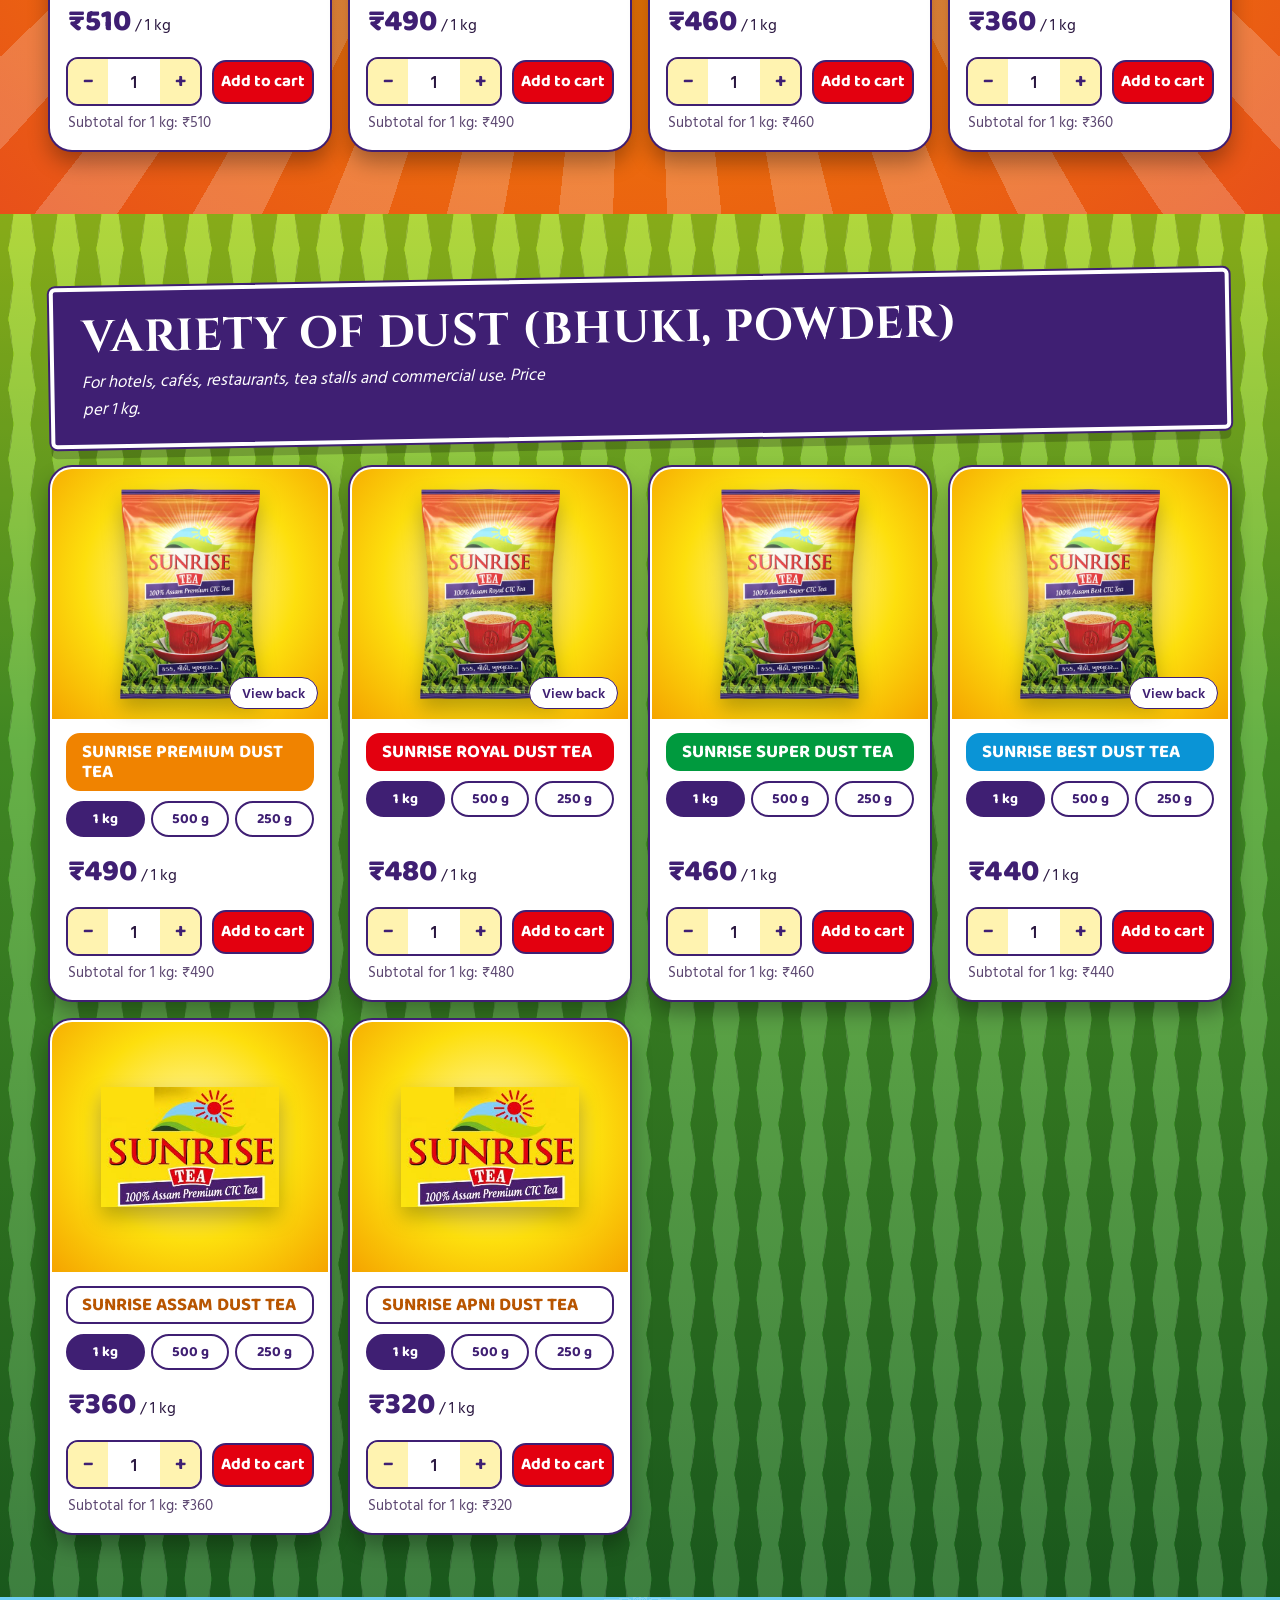
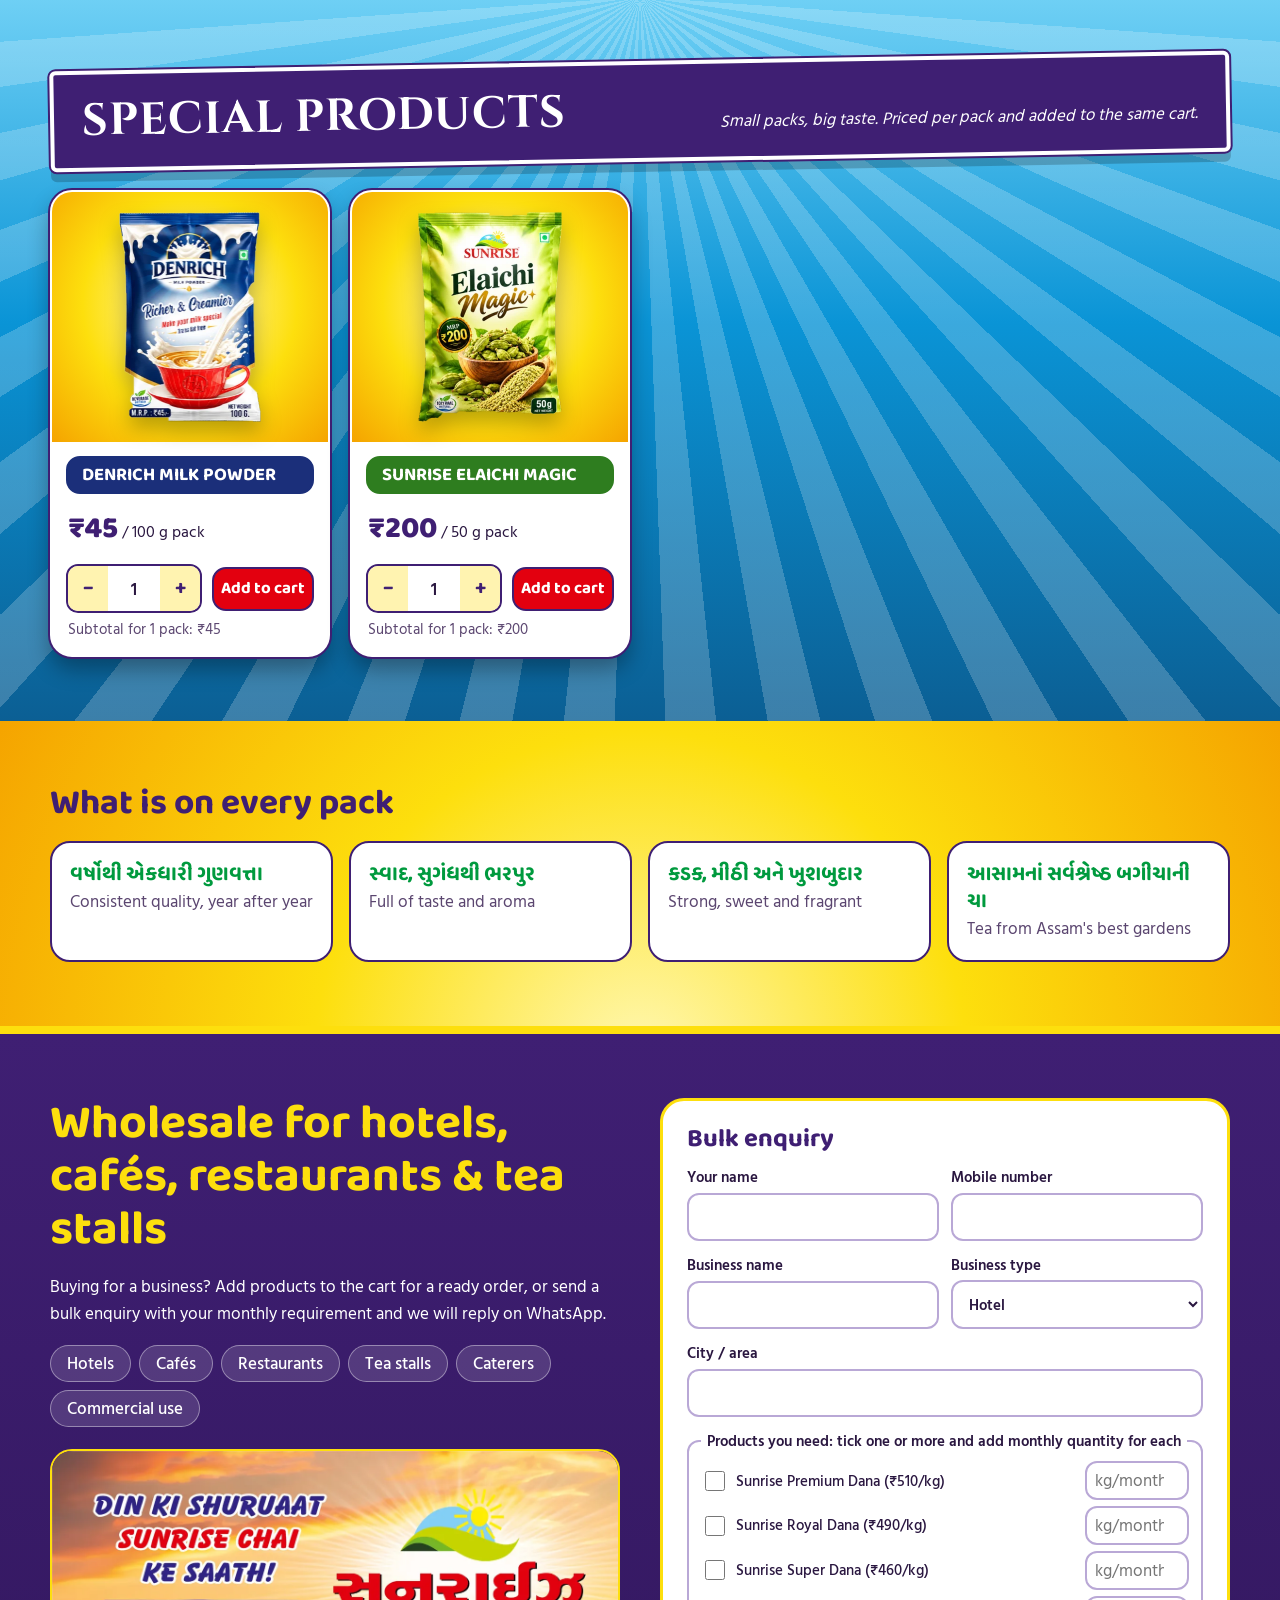
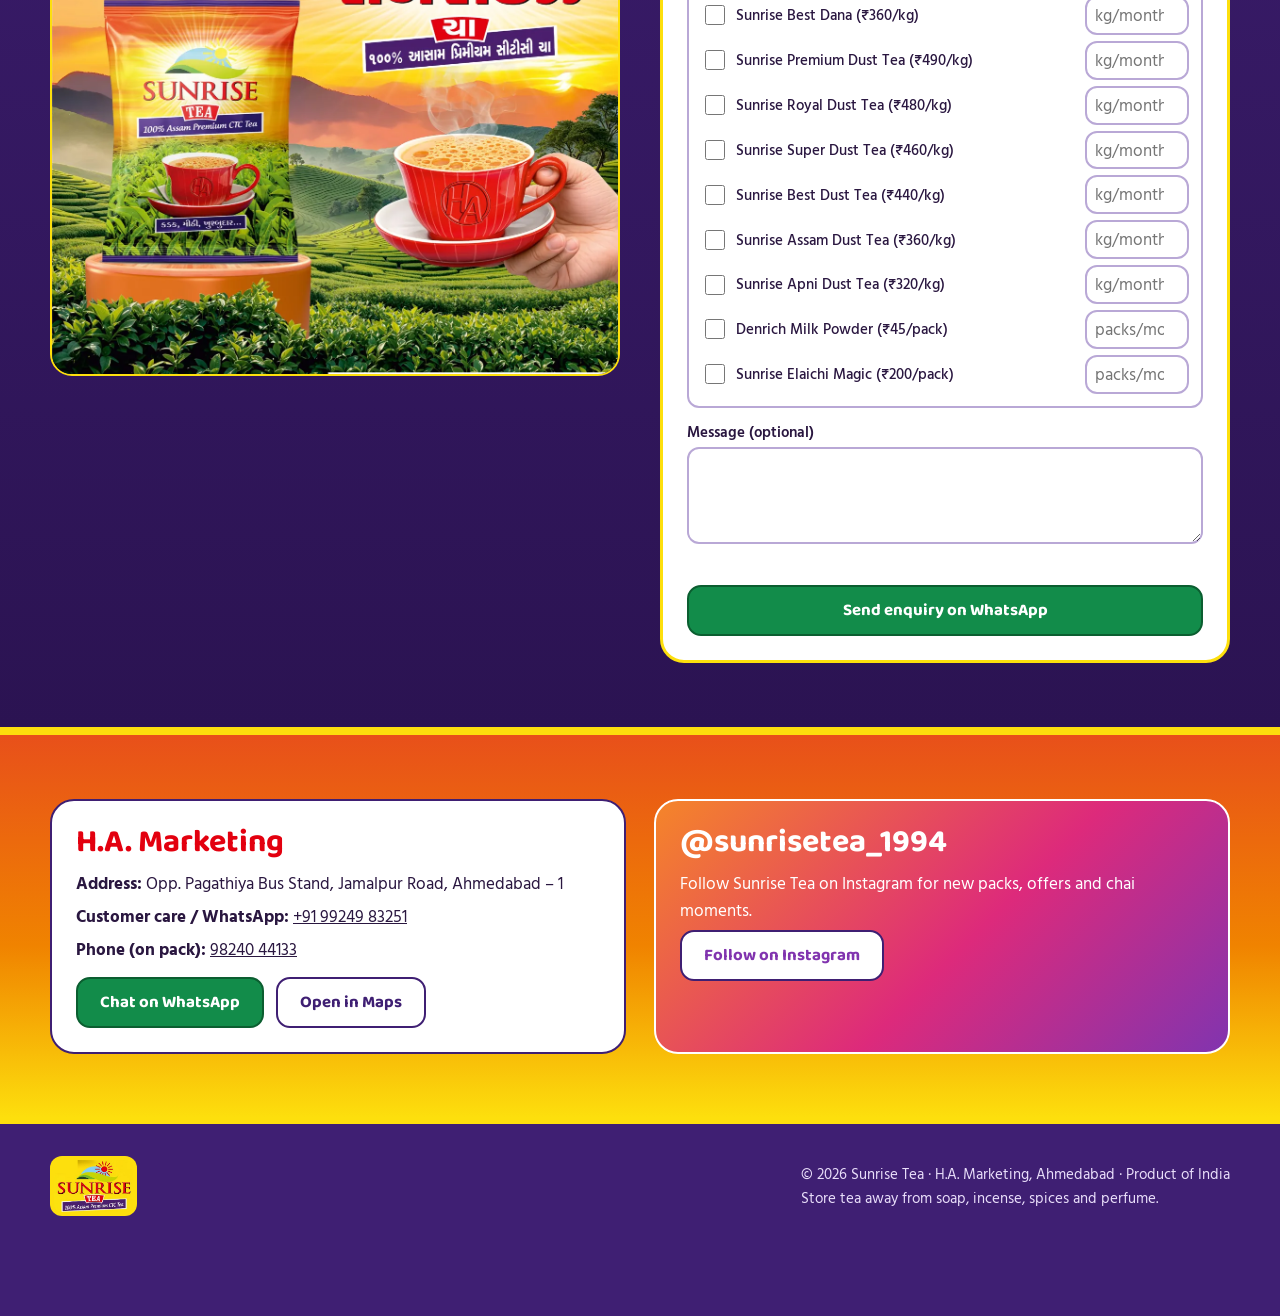
==== commit dff9226b: "1-new" ====
--- a/index.html
+++ b/index.html
@@ -34,7 +34,14 @@
 <div class="pack"><img src="assets/images/front-premium.webp" width="374" height="560" alt="Sunrise Tea 100% Assam Premium CTC Tea, 1 kg pack"></div></div>
 <svg class="hill" viewBox="0 0 1440 90" preserveAspectRatio="none" aria-hidden="true"><path d="M0 60C220 10 420 20 640 55S1080 90 1440 20V90H0Z" fill="#009A3E"/><path d="M0 75C300 40 520 85 800 70S1200 40 1440 65V90H0Z" fill="#7AB800"/></svg></div>
 <div class="facts"><div class="wrap"><ul>
-<li>100% Assam CTC<small>Premium, Royal, Super &amp; Best</small></li><li>1 kg packs<small>Prices listed per kg</small></li><li>Free delivery in Ahmedabad<small>Free delivery in Ahmedabad on 1 kg or above · Delivery charges included for other areas</small></li><li>Wholesale ready<small>Hotels, cafés, restaurants, tea stalls</small></li><li>Ahmedabad<small>Opp. Pagathiya Bus Stand</small></li></ul></div></div>
+<li>100% Assam CTC<small>Premium, Royal, Super &amp; Best</small></li><li>1 kg packs<small>Prices listed per kg</small></li><li>Wholesale ready<small>Hotels, cafés, restaurants, tea stalls</small></li><li>Ahmedabad<small>Opp. Pagathiya Bus Stand</small></li></ul></div></div>
+
+<section class="delivery" aria-labelledby="delh"><div class="wrap"><div class="dv">
+<div class="dv-ic" aria-hidden="true"><svg viewBox="0 0 64 64" fill="none" stroke="currentColor" stroke-width="3.5" stroke-linecap="round" stroke-linejoin="round"><path d="M4 16h34v28H4z"/><path d="M38 24h12l10 10v10H38z"/><circle cx="16" cy="48" r="6" fill="#FDDF0D"/><circle cx="48" cy="48" r="6" fill="#FDDF0D"/></svg></div>
+<div class="dv-tx"><p class="dv-tag">Delivery offer</p><h2 id="delh">Free delivery in Ahmedabad</h2>
+<p>Free delivery in Ahmedabad on 1 kg or above. Delivery charges included for other areas.</p></div>
+<a class="btn dv-btn" href="#dana">Order now</a>
+</div></div></section>
 
 <section id="dana"><div class="wrap">
 <div class="head"><h2>Variety of Leaf (Dana)</h2><p>Quality product, price per 1 kg. Choose a grade and add the kilos you need.</p></div>
--- a/css/style.css
+++ b/css/style.css
@@ -142,4 +142,30 @@
 .sub{margin:2px 8px 10px;font-size:.78rem;line-height:1.25}
 .flip{right:6px;bottom:6px;font-size:.7rem;padding:2px 9px;min-height:28px}
 }
-@media (max-width:600px){.heroCta{display:grid;grid-template-columns:1fr 1fr;gap:10px}.heroCta .btn{width:100%;padding:10px 12px;font-size:1rem;text-align:center;line-height:1.2}.heroCta .btn:first-child,.heroCta .btn.bulkBtn{grid-column:1/-1}}
+
+
+/* Hero buttons: equal-size grid on phones */
+@media (max-width:600px){
+.heroCta{display:grid;grid-template-columns:repeat(2,minmax(0,1fr));gap:10px;width:100%}
+.heroCta .btn{width:100%;min-width:0;min-height:54px;padding:8px 10px;font-size:.98rem;line-height:1.2;text-align:center;white-space:normal;overflow-wrap:anywhere}
+.heroCta .btn:first-child,.heroCta .bulkBtn{grid-column:1/-1}
+.heroCta .btn:first-child{min-height:58px;font-size:1.1rem}
+}
+@media (max-width:360px){.heroCta{grid-template-columns:minmax(0,1fr)}.heroCta .btn{grid-column:1/-1}}
+
+/* Free delivery highlight banner */
+.delivery{padding:0;background:var(--y);border-block:4px solid var(--p);position:relative;overflow:hidden}
+.delivery::before{content:"";position:absolute;inset:0;background:repeating-conic-gradient(from -90deg at 50% 120%,#fff5 0 4deg,#fff0 4deg 8deg);pointer-events:none}
+.dv{position:relative;display:flex;align-items:center;gap:22px;padding:26px 0}
+.dv-ic{flex:none;width:84px;height:84px;border-radius:50%;background:var(--p);color:#fff;display:grid;place-items:center;border:4px solid #fff;box-shadow:0 0 0 3px var(--p)}
+.dv-ic svg{width:50px;height:50px}
+.dv-tx{flex:1;min-width:0}
+.dv-tag{margin:0 0 4px;display:inline-block;background:var(--r);color:#fff;font:700 .85rem var(--hd);text-transform:uppercase;letter-spacing:.06em;padding:2px 12px;border-radius:99px}
+.dv h2{font-size:clamp(1.7rem,4.6vw,2.8rem);color:var(--p);text-transform:uppercase}
+.dv-tx p:last-child{margin:6px 0 0;font-size:1.08rem;font-weight:500;color:#2b1200}
+.dv-btn{flex:none;background:var(--p);color:#fff;border-color:#fff}
+@media (max-width:700px){
+.dv{flex-direction:column;text-align:center;gap:14px;padding:24px 0}
+.dv-ic{width:70px;height:70px}.dv-ic svg{width:42px;height:42px}
+.dv-btn{width:100%;max-width:340px;min-height:50px}
+}
